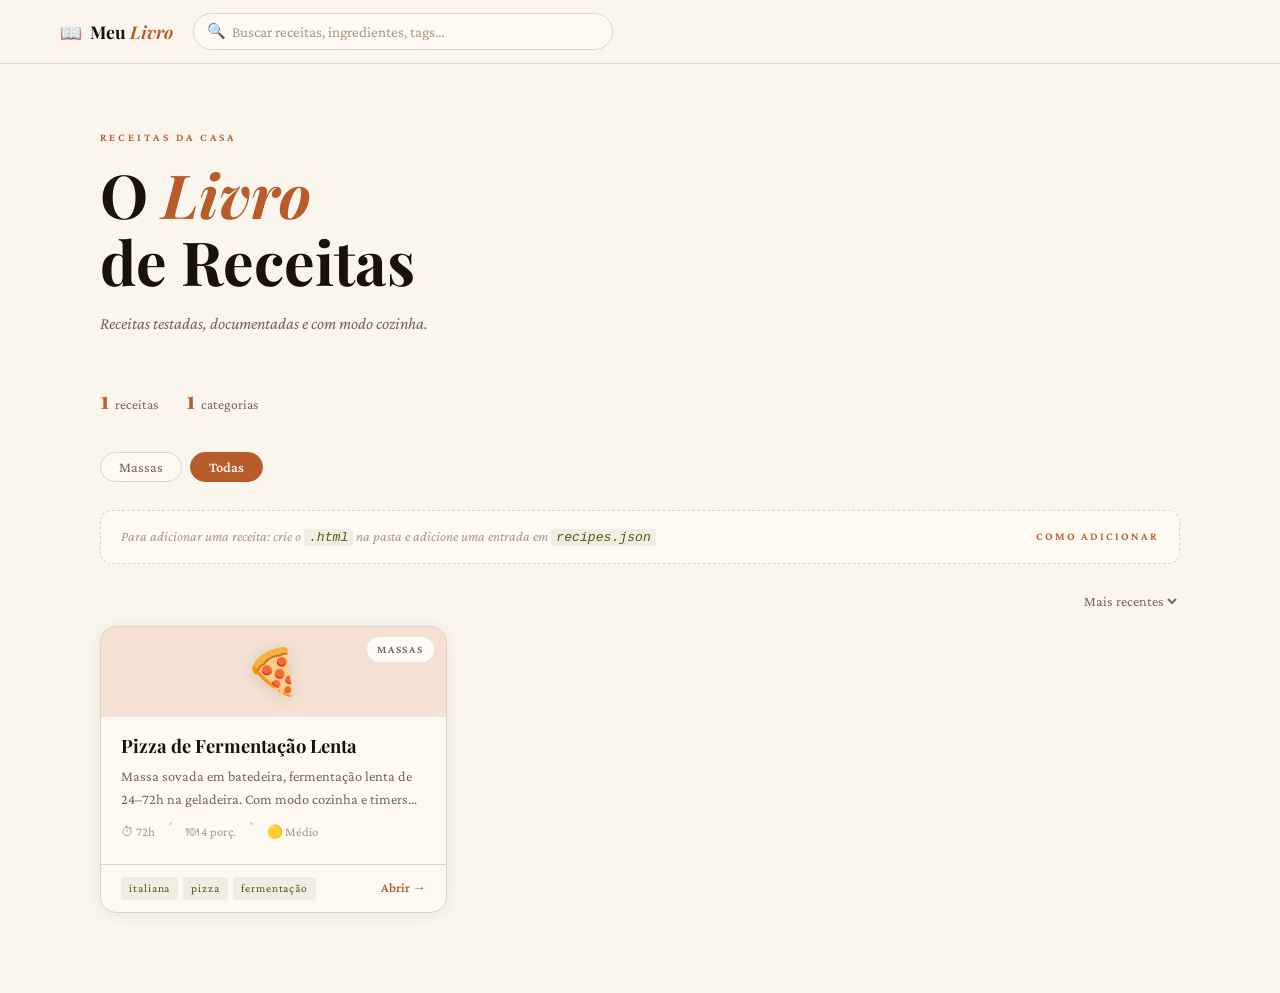
==== index.html @ 6363e900 "Primeiro commit: livro de receitas Co-Authored-By: Claude Opus 4.7 <noreply@anthropic.com>" ====
<!DOCTYPE html>
<html lang="pt-BR">
<head>
  <meta charset="UTF-8"/>
  <meta name="viewport" content="width=device-width, initial-scale=1.0"/>
  <title>Livro de Receitas</title>
  <link rel="preconnect" href="https://fonts.googleapis.com"/>
  <link href="https://fonts.googleapis.com/css2?family=Playfair+Display:ital,wght@0,400;0,600;0,700;1,400;1,600&family=Crimson+Pro:ital,wght@0,300;0,400;0,600;1,400&display=swap" rel="stylesheet"/>
  <style>
    *, *::before, *::after { box-sizing: border-box; margin: 0; padding: 0; }

    :root {
      --cream: #FAF6EE;
      --warm-white: #FFF9F3;
      --espresso: #1A110A;
      --olive: #4A5C1A;
      --terracotta: #B85C2A;
      --gold: #C4973A;
      --muted: #7A6552;
      --light-muted: #A89880;
      --divider: #E0D5C5;
      --card-shadow: 0 2px 16px rgba(26,17,10,.07);
      --card-shadow-hover: 0 8px 32px rgba(26,17,10,.13);
    }

    html { scroll-behavior: smooth; }
    body {
      background: var(--cream);
      color: var(--espresso);
      font-family: 'Crimson Pro', Georgia, serif;
      font-size: 18px;
      line-height: 1.7;
      min-height: 100vh;
    }

    /* ── TOP BAR ── */
    .topbar {
      position: sticky; top: 0; z-index: 50;
      background: rgba(250,246,238,.95);
      backdrop-filter: blur(10px);
      -webkit-backdrop-filter: blur(10px);
      border-bottom: 1px solid var(--divider);
      padding: 0 clamp(20px,5vw,60px);
      display: flex; align-items: center;
      gap: 20px; height: 64px;
    }
    .topbar-title {
      font-family: 'Playfair Display', serif;
      font-size: 1.1rem; font-weight: 700;
      color: var(--espresso); white-space: nowrap;
      display: flex; align-items: center; gap: 8px;
    }
    .topbar-title em { font-style: italic; color: var(--terracotta); }

    .search-wrap {
      flex: 1; position: relative; max-width: 420px;
    }
    .search-icon {
      position: absolute; left: 14px; top: 50%;
      transform: translateY(-50%);
      color: var(--light-muted); font-size: 15px; pointer-events: none;
    }
    .search-input {
      width: 100%; padding: 9px 14px 9px 38px;
      background: var(--warm-white);
      border: 1px solid var(--divider);
      border-radius: 100px;
      font-family: 'Crimson Pro', serif; font-size: .95rem;
      color: var(--espresso);
      outline: none; transition: border-color .15s, box-shadow .15s;
    }
    .search-input:focus { border-color: var(--terracotta); box-shadow: 0 0 0 3px rgba(184,92,42,.1); }
    .search-input::placeholder { color: var(--light-muted); }
    .search-clear {
      position: absolute; right: 12px; top: 50%; transform: translateY(-50%);
      background: none; border: none; cursor: pointer;
      color: var(--light-muted); font-size: 1rem; padding: 0 4px;
      display: none; line-height: 1;
    }
    .search-clear.visible { display: block; }

    /* ── HERO ── */
    .hero {
      padding: 64px clamp(20px,5vw,60px) 40px;
      max-width: 1200px; margin: 0 auto;
    }
    .hero-eyebrow {
      display: block; font-size: 11px; font-weight: 600;
      letter-spacing: .28em; text-transform: uppercase;
      color: var(--terracotta); margin-bottom: 14px;
    }
    .hero h1 {
      font-family: 'Playfair Display', serif;
      font-size: clamp(2.4rem,5vw,3.8rem);
      font-weight: 700; line-height: 1.1;
      color: var(--espresso); margin-bottom: 16px;
    }
    .hero h1 em { font-style: italic; color: var(--terracotta); }
    .hero-sub {
      color: var(--muted); font-size: 1.05rem;
      font-style: italic; max-width: 480px;
    }

    /* ── STATS ── */
    .stats-bar {
      display: flex; gap: 28px;
      padding: 0 clamp(20px,5vw,60px) 32px;
      max-width: 1200px; margin: 0 auto;
    }
    .stat { display: flex; align-items: baseline; gap: 6px; }
    .stat-num {
      font-family: 'Playfair Display', serif;
      font-size: 1.5rem; font-weight: 700; color: var(--terracotta);
    }
    .stat-label { font-size: .85rem; color: var(--muted); }

    /* ── CATEGORY FILTERS ── */
    .filters-wrap {
      padding: 0 clamp(20px,5vw,60px) 28px;
      max-width: 1200px; margin: 0 auto;
      overflow-x: auto; -webkit-overflow-scrolling: touch;
      scrollbar-width: none;
    }
    .filters-wrap::-webkit-scrollbar { display: none; }
    .filters {
      display: flex; gap: 8px;
      width: max-content; min-width: 100%;
    }
    .filter-btn {
      padding: 6px 18px; border-radius: 100px;
      border: 1px solid var(--divider);
      background: var(--warm-white);
      font-family: 'Crimson Pro', serif; font-size: .9rem;
      color: var(--muted); cursor: pointer;
      transition: background .15s, color .15s, border-color .15s;
      white-space: nowrap; flex-shrink: 0;
    }
    .filter-btn:hover { border-color: var(--terracotta); color: var(--terracotta); }
    .filter-btn.active {
      background: var(--terracotta); color: var(--cream);
      border-color: var(--terracotta); font-weight: 600;
    }

    /* ── GRID ── */
    .grid-wrap {
      padding: 0 clamp(20px,5vw,60px) 80px;
      max-width: 1200px; margin: 0 auto;
    }
    .recipe-grid {
      display: grid;
      grid-template-columns: repeat(auto-fill, minmax(280px,1fr));
      gap: 20px;
    }

    /* ── CARD ── */
    .card {
      background: var(--warm-white);
      border: 1px solid var(--divider);
      border-radius: 16px; overflow: hidden;
      cursor: pointer; text-decoration: none;
      display: flex; flex-direction: column;
      transition: transform .2s, box-shadow .2s;
      box-shadow: var(--card-shadow);
    }
    .card:hover { transform: translateY(-4px); box-shadow: var(--card-shadow-hover); }

    .card-accent {
      height: 90px; display: flex;
      align-items: center; justify-content: center;
      position: relative; overflow: hidden;
      flex-shrink: 0;
    }
    .card-accent-bg {
      position: absolute; inset: 0;
      opacity: .15;
    }
    .card-emoji {
      font-size: 2.8rem; position: relative; z-index: 1;
      filter: drop-shadow(0 2px 8px rgba(0,0,0,.12));
    }
    .card-category {
      position: absolute; top: 10px; right: 12px;
      font-size: .68rem; font-weight: 600; letter-spacing: .16em;
      text-transform: uppercase; padding: 3px 10px;
      border-radius: 100px; background: rgba(255,255,255,.88);
      color: var(--muted);
    }

    .card-body { padding: 18px 20px 20px; flex: 1; display: flex; flex-direction: column; gap: 8px; }
    .card-title {
      font-family: 'Playfair Display', serif;
      font-size: 1.15rem; font-weight: 700;
      color: var(--espresso); line-height: 1.2;
    }
    .card-desc {
      font-size: .9rem; color: var(--muted);
      line-height: 1.55; flex: 1;
      display: -webkit-box; -webkit-line-clamp: 2;
      -webkit-box-orient: vertical; overflow: hidden;
    }
    .card-meta {
      display: flex; gap: 14px; margin-top: 4px;
    }
    .card-meta-item {
      display: flex; align-items: center; gap: 4px;
      font-size: .8rem; color: var(--light-muted);
    }
    .card-meta-dot { width: 3px; height: 3px; border-radius: 50%; background: var(--divider); }

    .card-footer {
      display: flex; align-items: center; justify-content: space-between;
      padding: 12px 20px; border-top: 1px solid var(--divider);
    }
    .card-tags {
      display: flex; gap: 5px; flex-wrap: wrap;
    }
    .tag {
      font-size: .72rem; letter-spacing: .08em;
      padding: 2px 8px; border-radius: 4px;
      background: rgba(74,92,26,.08);
      color: var(--olive);
    }
    .card-open {
      font-size: .82rem; font-weight: 600;
      color: var(--terracotta); white-space: nowrap;
      display: flex; align-items: center; gap: 4px;
    }

    /* ── EMPTY STATE ── */
    .empty {
      display: none; flex-direction: column;
      align-items: center; justify-content: center;
      padding: 80px 20px; text-align: center; gap: 12px;
    }
    .empty.visible { display: flex; }
    .empty-icon { font-size: 3rem; opacity: .4; }
    .empty-title {
      font-family: 'Playfair Display', serif;
      font-size: 1.4rem; color: var(--muted);
    }
    .empty-sub { font-size: .95rem; color: var(--light-muted); font-style: italic; }

    /* ── SORT BAR ── */
    .sort-bar {
      display: flex; align-items: center;
      justify-content: space-between;
      padding: 0 0 16px;
    }
    .results-count { font-size: .88rem; color: var(--muted); font-style: italic; }
    .sort-select {
      font-family: 'Crimson Pro', serif; font-size: .88rem;
      color: var(--muted); background: transparent;
      border: none; cursor: pointer; outline: none;
    }

    /* ── ADD BANNER ── */
    .add-banner {
      padding: 0 clamp(20px,5vw,60px) 0;
      max-width: 1200px; margin: 0 auto 28px;
    }
    .add-banner-inner {
      display: flex; align-items: center; justify-content: space-between;
      padding: 14px 20px; background: var(--warm-white);
      border: 1px dashed var(--divider); border-radius: 12px;
      gap: 12px;
    }
    .add-hint { font-size: .88rem; color: var(--light-muted); font-style: italic; }
    .add-hint code {
      font-family: 'Courier New', monospace; font-size: .82rem;
      color: var(--olive); background: rgba(74,92,26,.08);
      padding: 1px 5px; border-radius: 3px;
    }
    .add-hint-label {
      font-size: .7rem; font-weight: 600; letter-spacing: .18em;
      text-transform: uppercase; color: var(--terracotta);
      white-space: nowrap;
    }

    /* ── LOADING ── */
    .loading {
      display: flex; align-items: center; justify-content: center;
      padding: 80px; gap: 10px;
      font-style: italic; color: var(--light-muted);
    }

    /* ── SEARCH HIGHLIGHT ── */
    mark {
      background: rgba(184,92,42,.18);
      color: var(--espresso); border-radius: 2px;
      padding: 0 1px;
    }

    @media (max-width: 600px) {
      .topbar-title { font-size: .95rem; }
      .hero { padding: 40px 20px 28px; }
      .stats-bar { padding: 0 20px 20px; gap: 18px; }
    }

    @media print {
      .topbar, .filters-wrap, .add-banner { display: none; }
    }
  </style>
</head>
<body>

<!-- TOP BAR -->
<div class="topbar">
  <div class="topbar-title">📖 <span>Meu <em>Livro</em></span></div>
  <div class="search-wrap">
    <span class="search-icon">🔍</span>
    <input
      type="search"
      class="search-input"
      id="search"
      placeholder="Buscar receitas, ingredientes, tags…"
      autocomplete="off"
      oninput="handleSearch(this.value)"
    />
    <button class="search-clear" id="search-clear" onclick="clearSearch()" title="Limpar busca">✕</button>
  </div>
</div>

<!-- HERO -->
<div class="hero">
  <span class="hero-eyebrow">Receitas da Casa</span>
  <h1>O <em>Livro</em><br>de Receitas</h1>
  <p class="hero-sub">Receitas testadas, documentadas e com modo cozinha.</p>
</div>

<!-- STATS -->
<div class="stats-bar" id="stats-bar">
  <div class="stat"><span class="stat-num" id="stat-total">—</span><span class="stat-label">receitas</span></div>
  <div class="stat"><span class="stat-num" id="stat-cats">—</span><span class="stat-label">categorias</span></div>
</div>

<!-- FILTER PILLS -->
<div class="filters-wrap">
  <div class="filters" id="filters"></div>
</div>

<!-- ADD HINT -->
<div class="add-banner">
  <div class="add-banner-inner">
    <span class="add-hint">
      Para adicionar uma receita: crie o <code>.html</code> na pasta e adicione uma entrada em <code>recipes.json</code>
    </span>
    <span class="add-hint-label">Como adicionar</span>
  </div>
</div>

<!-- GRID -->
<div class="grid-wrap">
  <div class="sort-bar">
    <span class="results-count" id="results-count"></span>
    <select class="sort-select" onchange="setSort(this.value)">
      <option value="newest">Mais recentes</option>
      <option value="alpha">A → Z</option>
      <option value="difficulty">Dificuldade</option>
    </select>
  </div>

  <div id="loading" class="loading">Carregando receitas…</div>
  <div id="recipe-grid" class="recipe-grid"></div>
  <div id="empty" class="empty">
    <div class="empty-icon">🍽</div>
    <div class="empty-title">Nenhuma receita encontrada</div>
    <div class="empty-sub">Tente outro termo ou categoria</div>
  </div>
</div>

<script>
let ALL = [];
let filtered = [];
let activeCategory = 'Todas';
let searchQuery = '';
let sortMode = 'newest';

const DIFF_ORDER = { 'Fácil':0, 'Médio':1, 'Difícil':2 };

// ── Fetch recipes ──
fetch('./recipes.json')
  .then(r => { if(!r.ok) throw new Error('recipes.json não encontrado'); return r.json(); })
  .then(data => {
    ALL = data;
    document.getElementById('loading').style.display = 'none';
    buildFilters();
    renderStats();
    applyFilters();
  })
  .catch(err => {
    document.getElementById('loading').innerHTML =
      '<span style="color:var(--muted)">⚠ ' + err.message +
      ' — abra pelo servidor (ex: Netlify Drop ou <code>python -m http.server</code>)</span>';
  });

// ── Filters ──
function buildFilters() {
  const cats = ['Todas', ...new Set(ALL.map(r => r.category).filter(Boolean))].sort((a,b) => a==='Todas'?-1:a.localeCompare(b,'pt'));
  const wrap = document.getElementById('filters');
  wrap.innerHTML = cats.map(c =>
    `<button class="filter-btn${c===activeCategory?' active':''}" onclick="setCategory('${c}')">${c}</button>`
  ).join('');
}

function setCategory(cat) {
  activeCategory = cat;
  document.querySelectorAll('.filter-btn').forEach(b => b.classList.toggle('active', b.textContent===cat));
  applyFilters();
}

// ── Search ──
function handleSearch(val) {
  searchQuery = val.trim().toLowerCase();
  document.getElementById('search-clear').classList.toggle('visible', val.length > 0);
  applyFilters();
}

function clearSearch() {
  document.getElementById('search').value = '';
  document.getElementById('search-clear').classList.remove('visible');
  searchQuery = '';
  applyFilters();
}

function matchSearch(r, q) {
  if (!q) return true;
  return (
    r.title?.toLowerCase().includes(q) ||
    r.description?.toLowerCase().includes(q) ||
    r.category?.toLowerCase().includes(q) ||
    r.tags?.some(t => t.toLowerCase().includes(q))
  );
}

function highlight(text, q) {
  if (!q || !text) return text;
  const re = new RegExp(`(${q.replace(/[.*+?^${}()|[\]\\]/g,'\\$&')})`, 'gi');
  return text.replace(re, '<mark>$1</mark>');
}

// ── Sort ──
function setSort(mode) { sortMode = mode; applyFilters(); }

function sortRecipes(arr) {
  return [...arr].sort((a,b) => {
    if (sortMode === 'alpha') return a.title.localeCompare(b.title,'pt');
    if (sortMode === 'difficulty') return (DIFF_ORDER[a.difficulty]??99) - (DIFF_ORDER[b.difficulty]??99);
    return new Date(b.added||0) - new Date(a.added||0);
  });
}

// ── Apply ──
function applyFilters() {
  filtered = ALL
    .filter(r => activeCategory === 'Todas' || r.category === activeCategory)
    .filter(r => matchSearch(r, searchQuery));
  filtered = sortRecipes(filtered);

  renderStats();
  renderCards();
}

function renderStats() {
  const cats = new Set(ALL.map(r => r.category).filter(Boolean));
  document.getElementById('stat-total').textContent = ALL.length;
  document.getElementById('stat-cats').textContent = cats.size;
  document.getElementById('results-count').textContent =
    searchQuery || activeCategory !== 'Todas'
      ? filtered.length + ' resultado' + (filtered.length !== 1 ? 's' : '')
      : '';
}

// ── Render cards ──
function renderCards() {
  const grid = document.getElementById('recipe-grid');
  const empty = document.getElementById('empty');
  empty.classList.toggle('visible', filtered.length === 0);
  grid.innerHTML = filtered.map(r => cardHTML(r)).join('');
}

function cardHTML(r) {
  const titleHL = highlight(r.title, searchQuery);
  const descHL  = highlight(r.description || '', searchQuery);
  const tags = (r.tags || []).slice(0,3).map(t =>
    `<span class="tag">${highlight(t, searchQuery)}</span>`
  ).join('');
  const accent = r.color || 'var(--terracotta)';

  return `
<a class="card" href="${r.file}" title="${r.title}">
  <div class="card-accent">
    <div class="card-accent-bg" style="background:${accent}"></div>
    <span class="card-emoji">${r.emoji || '🍽'}</span>
    ${r.category ? `<span class="card-category">${r.category}</span>` : ''}
  </div>
  <div class="card-body">
    <div class="card-title">${titleHL}</div>
    ${r.description ? `<div class="card-desc">${descHL}</div>` : ''}
    <div class="card-meta">
      ${r.time ? `<span class="card-meta-item">⏱ ${r.time}</span>` : ''}
      ${r.time && r.servings ? `<span class="card-meta-dot"></span>` : ''}
      ${r.servings ? `<span class="card-meta-item">🍽 ${r.servings} porç.</span>` : ''}
      ${(r.time || r.servings) && r.difficulty ? `<span class="card-meta-dot"></span>` : ''}
      ${r.difficulty ? `<span class="card-meta-item">${diffIcon(r.difficulty)} ${r.difficulty}</span>` : ''}
    </div>
  </div>
  <div class="card-footer">
    <div class="card-tags">${tags}</div>
    <span class="card-open">Abrir →</span>
  </div>
</a>`;
}

function diffIcon(d) {
  return d === 'Fácil' ? '🟢' : d === 'Médio' ? '🟡' : '🔴';
}
</script>
</body>
</html>
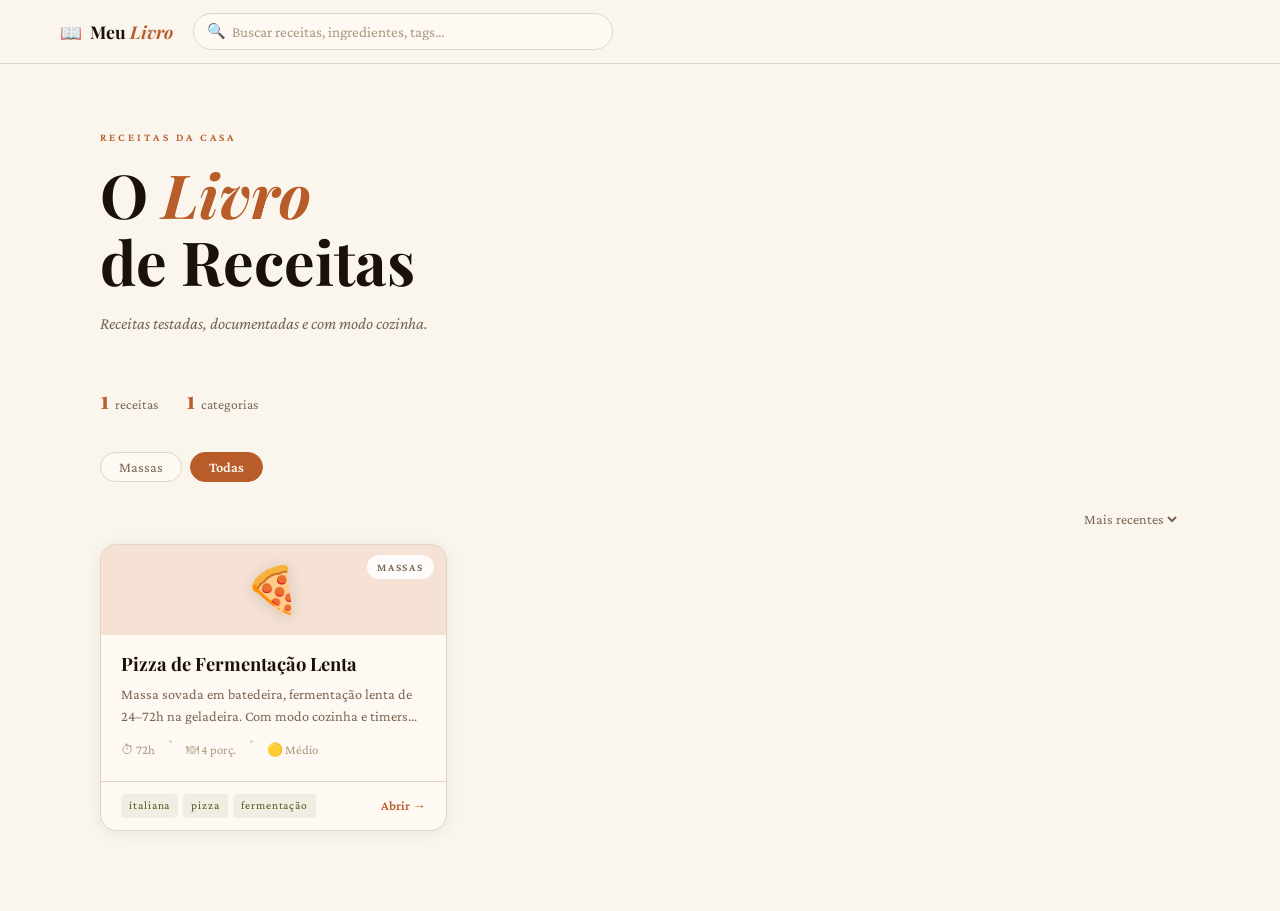
==== commit e802e406: "tutorial removido" ====
--- a/index.html
+++ b/index.html
@@ -336,16 +336,6 @@
 <!-- FILTER PILLS -->
 <div class="filters-wrap">
   <div class="filters" id="filters"></div>
-</div>
-
-<!-- ADD HINT -->
-<div class="add-banner">
-  <div class="add-banner-inner">
-    <span class="add-hint">
-      Para adicionar uma receita: crie o <code>.html</code> na pasta e adicione uma entrada em <code>recipes.json</code>
-    </span>
-    <span class="add-hint-label">Como adicionar</span>
-  </div>
 </div>
 
 <!-- GRID -->
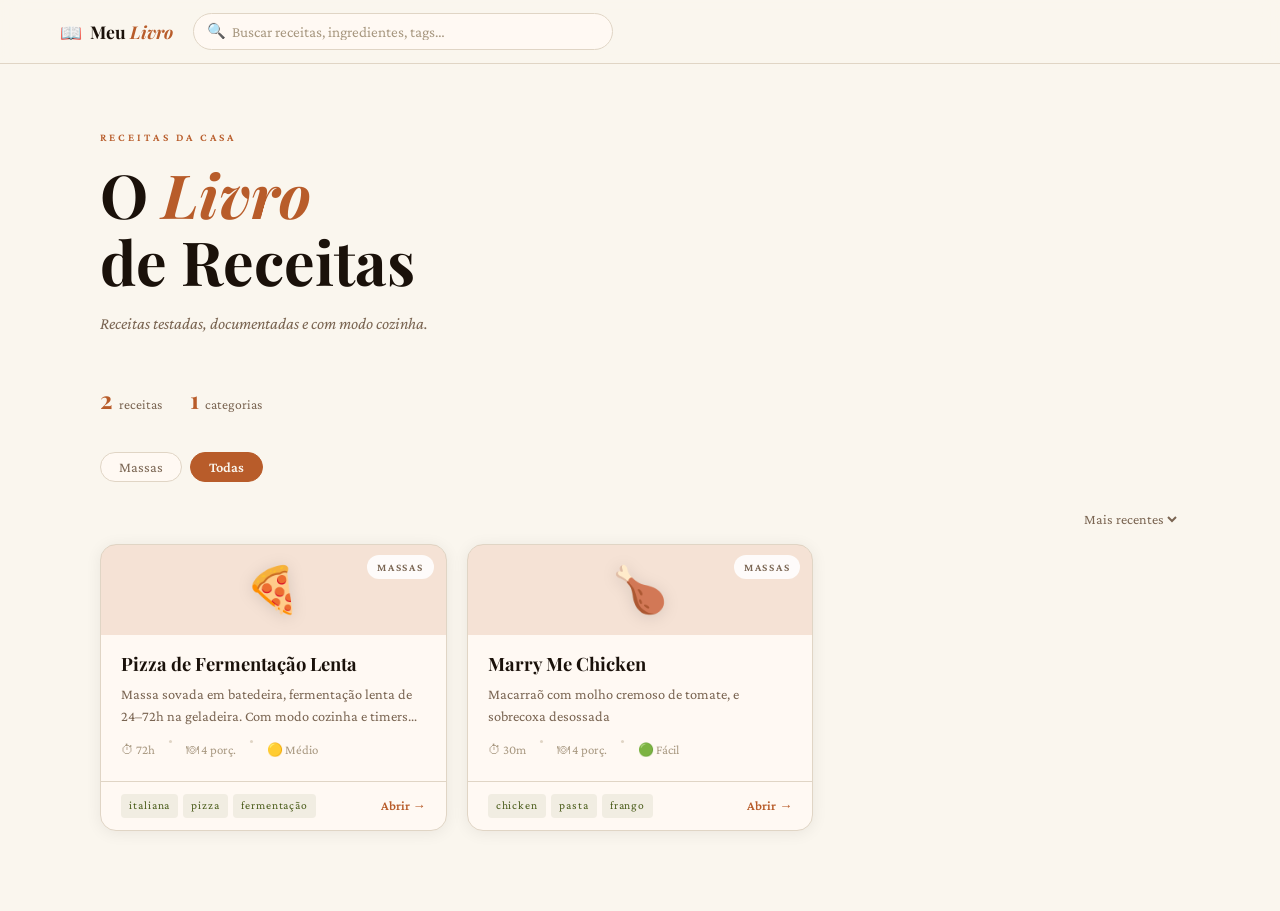
==== commit bd4081d4: "marry_me_chicken" ====
--- a/index.html
+++ b/index.html
@@ -6,300 +6,7 @@
   <title>Livro de Receitas</title>
   <link rel="preconnect" href="https://fonts.googleapis.com"/>
   <link href="https://fonts.googleapis.com/css2?family=Playfair+Display:ital,wght@0,400;0,600;0,700;1,400;1,600&family=Crimson+Pro:ital,wght@0,300;0,400;0,600;1,400&display=swap" rel="stylesheet"/>
-  <style>
-    *, *::before, *::after { box-sizing: border-box; margin: 0; padding: 0; }
-
-    :root {
-      --cream: #FAF6EE;
-      --warm-white: #FFF9F3;
-      --espresso: #1A110A;
-      --olive: #4A5C1A;
-      --terracotta: #B85C2A;
-      --gold: #C4973A;
-      --muted: #7A6552;
-      --light-muted: #A89880;
-      --divider: #E0D5C5;
-      --card-shadow: 0 2px 16px rgba(26,17,10,.07);
-      --card-shadow-hover: 0 8px 32px rgba(26,17,10,.13);
-    }
-
-    html { scroll-behavior: smooth; }
-    body {
-      background: var(--cream);
-      color: var(--espresso);
-      font-family: 'Crimson Pro', Georgia, serif;
-      font-size: 18px;
-      line-height: 1.7;
-      min-height: 100vh;
-    }
-
-    /* ── TOP BAR ── */
-    .topbar {
-      position: sticky; top: 0; z-index: 50;
-      background: rgba(250,246,238,.95);
-      backdrop-filter: blur(10px);
-      -webkit-backdrop-filter: blur(10px);
-      border-bottom: 1px solid var(--divider);
-      padding: 0 clamp(20px,5vw,60px);
-      display: flex; align-items: center;
-      gap: 20px; height: 64px;
-    }
-    .topbar-title {
-      font-family: 'Playfair Display', serif;
-      font-size: 1.1rem; font-weight: 700;
-      color: var(--espresso); white-space: nowrap;
-      display: flex; align-items: center; gap: 8px;
-    }
-    .topbar-title em { font-style: italic; color: var(--terracotta); }
-
-    .search-wrap {
-      flex: 1; position: relative; max-width: 420px;
-    }
-    .search-icon {
-      position: absolute; left: 14px; top: 50%;
-      transform: translateY(-50%);
-      color: var(--light-muted); font-size: 15px; pointer-events: none;
-    }
-    .search-input {
-      width: 100%; padding: 9px 14px 9px 38px;
-      background: var(--warm-white);
-      border: 1px solid var(--divider);
-      border-radius: 100px;
-      font-family: 'Crimson Pro', serif; font-size: .95rem;
-      color: var(--espresso);
-      outline: none; transition: border-color .15s, box-shadow .15s;
-    }
-    .search-input:focus { border-color: var(--terracotta); box-shadow: 0 0 0 3px rgba(184,92,42,.1); }
-    .search-input::placeholder { color: var(--light-muted); }
-    .search-clear {
-      position: absolute; right: 12px; top: 50%; transform: translateY(-50%);
-      background: none; border: none; cursor: pointer;
-      color: var(--light-muted); font-size: 1rem; padding: 0 4px;
-      display: none; line-height: 1;
-    }
-    .search-clear.visible { display: block; }
-
-    /* ── HERO ── */
-    .hero {
-      padding: 64px clamp(20px,5vw,60px) 40px;
-      max-width: 1200px; margin: 0 auto;
-    }
-    .hero-eyebrow {
-      display: block; font-size: 11px; font-weight: 600;
-      letter-spacing: .28em; text-transform: uppercase;
-      color: var(--terracotta); margin-bottom: 14px;
-    }
-    .hero h1 {
-      font-family: 'Playfair Display', serif;
-      font-size: clamp(2.4rem,5vw,3.8rem);
-      font-weight: 700; line-height: 1.1;
-      color: var(--espresso); margin-bottom: 16px;
-    }
-    .hero h1 em { font-style: italic; color: var(--terracotta); }
-    .hero-sub {
-      color: var(--muted); font-size: 1.05rem;
-      font-style: italic; max-width: 480px;
-    }
-
-    /* ── STATS ── */
-    .stats-bar {
-      display: flex; gap: 28px;
-      padding: 0 clamp(20px,5vw,60px) 32px;
-      max-width: 1200px; margin: 0 auto;
-    }
-    .stat { display: flex; align-items: baseline; gap: 6px; }
-    .stat-num {
-      font-family: 'Playfair Display', serif;
-      font-size: 1.5rem; font-weight: 700; color: var(--terracotta);
-    }
-    .stat-label { font-size: .85rem; color: var(--muted); }
-
-    /* ── CATEGORY FILTERS ── */
-    .filters-wrap {
-      padding: 0 clamp(20px,5vw,60px) 28px;
-      max-width: 1200px; margin: 0 auto;
-      overflow-x: auto; -webkit-overflow-scrolling: touch;
-      scrollbar-width: none;
-    }
-    .filters-wrap::-webkit-scrollbar { display: none; }
-    .filters {
-      display: flex; gap: 8px;
-      width: max-content; min-width: 100%;
-    }
-    .filter-btn {
-      padding: 6px 18px; border-radius: 100px;
-      border: 1px solid var(--divider);
-      background: var(--warm-white);
-      font-family: 'Crimson Pro', serif; font-size: .9rem;
-      color: var(--muted); cursor: pointer;
-      transition: background .15s, color .15s, border-color .15s;
-      white-space: nowrap; flex-shrink: 0;
-    }
-    .filter-btn:hover { border-color: var(--terracotta); color: var(--terracotta); }
-    .filter-btn.active {
-      background: var(--terracotta); color: var(--cream);
-      border-color: var(--terracotta); font-weight: 600;
-    }
-
-    /* ── GRID ── */
-    .grid-wrap {
-      padding: 0 clamp(20px,5vw,60px) 80px;
-      max-width: 1200px; margin: 0 auto;
-    }
-    .recipe-grid {
-      display: grid;
-      grid-template-columns: repeat(auto-fill, minmax(280px,1fr));
-      gap: 20px;
-    }
-
-    /* ── CARD ── */
-    .card {
-      background: var(--warm-white);
-      border: 1px solid var(--divider);
-      border-radius: 16px; overflow: hidden;
-      cursor: pointer; text-decoration: none;
-      display: flex; flex-direction: column;
-      transition: transform .2s, box-shadow .2s;
-      box-shadow: var(--card-shadow);
-    }
-    .card:hover { transform: translateY(-4px); box-shadow: var(--card-shadow-hover); }
-
-    .card-accent {
-      height: 90px; display: flex;
-      align-items: center; justify-content: center;
-      position: relative; overflow: hidden;
-      flex-shrink: 0;
-    }
-    .card-accent-bg {
-      position: absolute; inset: 0;
-      opacity: .15;
-    }
-    .card-emoji {
-      font-size: 2.8rem; position: relative; z-index: 1;
-      filter: drop-shadow(0 2px 8px rgba(0,0,0,.12));
-    }
-    .card-category {
-      position: absolute; top: 10px; right: 12px;
-      font-size: .68rem; font-weight: 600; letter-spacing: .16em;
-      text-transform: uppercase; padding: 3px 10px;
-      border-radius: 100px; background: rgba(255,255,255,.88);
-      color: var(--muted);
-    }
-
-    .card-body { padding: 18px 20px 20px; flex: 1; display: flex; flex-direction: column; gap: 8px; }
-    .card-title {
-      font-family: 'Playfair Display', serif;
-      font-size: 1.15rem; font-weight: 700;
-      color: var(--espresso); line-height: 1.2;
-    }
-    .card-desc {
-      font-size: .9rem; color: var(--muted);
-      line-height: 1.55; flex: 1;
-      display: -webkit-box; -webkit-line-clamp: 2;
-      -webkit-box-orient: vertical; overflow: hidden;
-    }
-    .card-meta {
-      display: flex; gap: 14px; margin-top: 4px;
-    }
-    .card-meta-item {
-      display: flex; align-items: center; gap: 4px;
-      font-size: .8rem; color: var(--light-muted);
-    }
-    .card-meta-dot { width: 3px; height: 3px; border-radius: 50%; background: var(--divider); }
-
-    .card-footer {
-      display: flex; align-items: center; justify-content: space-between;
-      padding: 12px 20px; border-top: 1px solid var(--divider);
-    }
-    .card-tags {
-      display: flex; gap: 5px; flex-wrap: wrap;
-    }
-    .tag {
-      font-size: .72rem; letter-spacing: .08em;
-      padding: 2px 8px; border-radius: 4px;
-      background: rgba(74,92,26,.08);
-      color: var(--olive);
-    }
-    .card-open {
-      font-size: .82rem; font-weight: 600;
-      color: var(--terracotta); white-space: nowrap;
-      display: flex; align-items: center; gap: 4px;
-    }
-
-    /* ── EMPTY STATE ── */
-    .empty {
-      display: none; flex-direction: column;
-      align-items: center; justify-content: center;
-      padding: 80px 20px; text-align: center; gap: 12px;
-    }
-    .empty.visible { display: flex; }
-    .empty-icon { font-size: 3rem; opacity: .4; }
-    .empty-title {
-      font-family: 'Playfair Display', serif;
-      font-size: 1.4rem; color: var(--muted);
-    }
-    .empty-sub { font-size: .95rem; color: var(--light-muted); font-style: italic; }
-
-    /* ── SORT BAR ── */
-    .sort-bar {
-      display: flex; align-items: center;
-      justify-content: space-between;
-      padding: 0 0 16px;
-    }
-    .results-count { font-size: .88rem; color: var(--muted); font-style: italic; }
-    .sort-select {
-      font-family: 'Crimson Pro', serif; font-size: .88rem;
-      color: var(--muted); background: transparent;
-      border: none; cursor: pointer; outline: none;
-    }
-
-    /* ── ADD BANNER ── */
-    .add-banner {
-      padding: 0 clamp(20px,5vw,60px) 0;
-      max-width: 1200px; margin: 0 auto 28px;
-    }
-    .add-banner-inner {
-      display: flex; align-items: center; justify-content: space-between;
-      padding: 14px 20px; background: var(--warm-white);
-      border: 1px dashed var(--divider); border-radius: 12px;
-      gap: 12px;
-    }
-    .add-hint { font-size: .88rem; color: var(--light-muted); font-style: italic; }
-    .add-hint code {
-      font-family: 'Courier New', monospace; font-size: .82rem;
-      color: var(--olive); background: rgba(74,92,26,.08);
-      padding: 1px 5px; border-radius: 3px;
-    }
-    .add-hint-label {
-      font-size: .7rem; font-weight: 600; letter-spacing: .18em;
-      text-transform: uppercase; color: var(--terracotta);
-      white-space: nowrap;
-    }
-
-    /* ── LOADING ── */
-    .loading {
-      display: flex; align-items: center; justify-content: center;
-      padding: 80px; gap: 10px;
-      font-style: italic; color: var(--light-muted);
-    }
-
-    /* ── SEARCH HIGHLIGHT ── */
-    mark {
-      background: rgba(184,92,42,.18);
-      color: var(--espresso); border-radius: 2px;
-      padding: 0 1px;
-    }
-
-    @media (max-width: 600px) {
-      .topbar-title { font-size: .95rem; }
-      .hero { padding: 40px 20px 28px; }
-      .stats-bar { padding: 0 20px 20px; gap: 18px; }
-    }
-
-    @media print {
-      .topbar, .filters-wrap, .add-banner { display: none; }
-    }
-  </style>
+  <link rel="stylesheet" href="./styles.css"/>
 </head>
 <body>
 
--- a/styles.css
+++ b/styles.css
@@ -0,0 +1,515 @@
+/* ═══════════════════════════════════════════════════════════
+   Livro de Receitas — Folha de estilo unificada
+   Usada por: index.html + páginas de receita
+   ═══════════════════════════════════════════════════════════ */
+
+/* ── RESET + ROOT ── */
+*, *::before, *::after { box-sizing: border-box; margin: 0; padding: 0; }
+
+:root {
+  --cream: #FAF6EE;
+  --warm-white: #FFF9F3;
+  --espresso: #1A110A;
+  --olive: #4A5C1A;
+  --terracotta: #B85C2A;
+  --gold: #C4973A;
+  --muted: #7A6552;
+  --light-muted: #A89880;
+  --divider: #E0D5C5;
+  --card-shadow: 0 2px 16px rgba(26,17,10,.07);
+  --card-shadow-hover: 0 8px 32px rgba(26,17,10,.13);
+}
+
+html { scroll-behavior: smooth; }
+body {
+  background: var(--cream);
+  color: var(--espresso);
+  font-family: 'Crimson Pro', Georgia, serif;
+  font-size: 18px;
+  line-height: 1.7;
+  min-height: 100vh;
+}
+
+/* ═══════════════════════════════════════════════════════════
+   INDEX (livro de receitas)
+   ═══════════════════════════════════════════════════════════ */
+
+/* ── TOP BAR ── */
+.topbar {
+  position: sticky; top: 0; z-index: 50;
+  background: rgba(250,246,238,.95);
+  backdrop-filter: blur(10px);
+  -webkit-backdrop-filter: blur(10px);
+  border-bottom: 1px solid var(--divider);
+  padding: 0 clamp(20px,5vw,60px);
+  display: flex; align-items: center;
+  gap: 20px; height: 64px;
+}
+.topbar-title {
+  font-family: 'Playfair Display', serif;
+  font-size: 1.1rem; font-weight: 700;
+  color: var(--espresso); white-space: nowrap;
+  display: flex; align-items: center; gap: 8px;
+}
+.topbar-title em { font-style: italic; color: var(--terracotta); }
+
+.search-wrap { flex: 1; position: relative; max-width: 420px; }
+.search-icon {
+  position: absolute; left: 14px; top: 50%;
+  transform: translateY(-50%);
+  color: var(--light-muted); font-size: 15px; pointer-events: none;
+}
+.search-input {
+  width: 100%; padding: 9px 14px 9px 38px;
+  background: var(--warm-white);
+  border: 1px solid var(--divider);
+  border-radius: 100px;
+  font-family: 'Crimson Pro', serif; font-size: .95rem;
+  color: var(--espresso);
+  outline: none; transition: border-color .15s, box-shadow .15s;
+}
+.search-input:focus { border-color: var(--terracotta); box-shadow: 0 0 0 3px rgba(184,92,42,.1); }
+.search-input::placeholder { color: var(--light-muted); }
+.search-clear {
+  position: absolute; right: 12px; top: 50%; transform: translateY(-50%);
+  background: none; border: none; cursor: pointer;
+  color: var(--light-muted); font-size: 1rem; padding: 0 4px;
+  display: none; line-height: 1;
+}
+.search-clear.visible { display: block; }
+
+/* ── HERO ── */
+.hero {
+  padding: 64px clamp(20px,5vw,60px) 40px;
+  max-width: 1200px; margin: 0 auto;
+}
+.hero-eyebrow {
+  display: block; font-size: 11px; font-weight: 600;
+  letter-spacing: .28em; text-transform: uppercase;
+  color: var(--terracotta); margin-bottom: 14px;
+}
+.hero h1 {
+  font-family: 'Playfair Display', serif;
+  font-size: clamp(2.4rem,5vw,3.8rem);
+  font-weight: 700; line-height: 1.1;
+  color: var(--espresso); margin-bottom: 16px;
+}
+.hero h1 em { font-style: italic; color: var(--terracotta); }
+.hero-sub {
+  color: var(--muted); font-size: 1.05rem;
+  font-style: italic; max-width: 480px;
+}
+
+/* ── STATS ── */
+.stats-bar {
+  display: flex; gap: 28px;
+  padding: 0 clamp(20px,5vw,60px) 32px;
+  max-width: 1200px; margin: 0 auto;
+}
+.stat { display: flex; align-items: baseline; gap: 6px; }
+.stat-num {
+  font-family: 'Playfair Display', serif;
+  font-size: 1.5rem; font-weight: 700; color: var(--terracotta);
+}
+.stat-label { font-size: .85rem; color: var(--muted); }
+
+/* ── CATEGORY FILTERS ── */
+.filters-wrap {
+  padding: 0 clamp(20px,5vw,60px) 28px;
+  max-width: 1200px; margin: 0 auto;
+  overflow-x: auto; -webkit-overflow-scrolling: touch;
+  scrollbar-width: none;
+}
+.filters-wrap::-webkit-scrollbar { display: none; }
+.filters { display: flex; gap: 8px; width: max-content; min-width: 100%; }
+.filter-btn {
+  padding: 6px 18px; border-radius: 100px;
+  border: 1px solid var(--divider);
+  background: var(--warm-white);
+  font-family: 'Crimson Pro', serif; font-size: .9rem;
+  color: var(--muted); cursor: pointer;
+  transition: background .15s, color .15s, border-color .15s;
+  white-space: nowrap; flex-shrink: 0;
+}
+.filter-btn:hover { border-color: var(--terracotta); color: var(--terracotta); }
+.filter-btn.active {
+  background: var(--terracotta); color: var(--cream);
+  border-color: var(--terracotta); font-weight: 600;
+}
+
+/* ── GRID ── */
+.grid-wrap {
+  padding: 0 clamp(20px,5vw,60px) 80px;
+  max-width: 1200px; margin: 0 auto;
+}
+.recipe-grid {
+  display: grid;
+  grid-template-columns: repeat(auto-fill, minmax(280px,1fr));
+  gap: 20px;
+}
+
+/* ── CARD ── */
+.card {
+  background: var(--warm-white);
+  border: 1px solid var(--divider);
+  border-radius: 16px; overflow: hidden;
+  cursor: pointer; text-decoration: none;
+  display: flex; flex-direction: column;
+  transition: transform .2s, box-shadow .2s;
+  box-shadow: var(--card-shadow);
+}
+.card:hover { transform: translateY(-4px); box-shadow: var(--card-shadow-hover); }
+
+.card-accent {
+  height: 90px; display: flex;
+  align-items: center; justify-content: center;
+  position: relative; overflow: hidden;
+  flex-shrink: 0;
+}
+.card-accent-bg { position: absolute; inset: 0; opacity: .15; }
+.card-emoji {
+  font-size: 2.8rem; position: relative; z-index: 1;
+  filter: drop-shadow(0 2px 8px rgba(0,0,0,.12));
+}
+.card-category {
+  position: absolute; top: 10px; right: 12px;
+  font-size: .68rem; font-weight: 600; letter-spacing: .16em;
+  text-transform: uppercase; padding: 3px 10px;
+  border-radius: 100px; background: rgba(255,255,255,.88);
+  color: var(--muted);
+}
+
+.card-body { padding: 18px 20px 20px; flex: 1; display: flex; flex-direction: column; gap: 8px; }
+.card-title {
+  font-family: 'Playfair Display', serif;
+  font-size: 1.15rem; font-weight: 700;
+  color: var(--espresso); line-height: 1.2;
+}
+.card-desc {
+  font-size: .9rem; color: var(--muted);
+  line-height: 1.55; flex: 1;
+  display: -webkit-box; -webkit-line-clamp: 2;
+  -webkit-box-orient: vertical; overflow: hidden;
+}
+.card-meta { display: flex; gap: 14px; margin-top: 4px; }
+.card-meta-item {
+  display: flex; align-items: center; gap: 4px;
+  font-size: .8rem; color: var(--light-muted);
+}
+.card-meta-dot { width: 3px; height: 3px; border-radius: 50%; background: var(--divider); }
+
+.card-footer {
+  display: flex; align-items: center; justify-content: space-between;
+  padding: 12px 20px; border-top: 1px solid var(--divider);
+}
+.card-tags { display: flex; gap: 5px; flex-wrap: wrap; }
+.tag {
+  font-size: .72rem; letter-spacing: .08em;
+  padding: 2px 8px; border-radius: 4px;
+  background: rgba(74,92,26,.08);
+  color: var(--olive);
+}
+.card-open {
+  font-size: .82rem; font-weight: 600;
+  color: var(--terracotta); white-space: nowrap;
+  display: flex; align-items: center; gap: 4px;
+}
+
+/* ── EMPTY STATE ── */
+.empty {
+  display: none; flex-direction: column;
+  align-items: center; justify-content: center;
+  padding: 80px 20px; text-align: center; gap: 12px;
+}
+.empty.visible { display: flex; }
+.empty-icon { font-size: 3rem; opacity: .4; }
+.empty-title {
+  font-family: 'Playfair Display', serif;
+  font-size: 1.4rem; color: var(--muted);
+}
+.empty-sub { font-size: .95rem; color: var(--light-muted); font-style: italic; }
+
+/* ── SORT BAR ── */
+.sort-bar {
+  display: flex; align-items: center;
+  justify-content: space-between;
+  padding: 0 0 16px;
+}
+.results-count { font-size: .88rem; color: var(--muted); font-style: italic; }
+.sort-select {
+  font-family: 'Crimson Pro', serif; font-size: .88rem;
+  color: var(--muted); background: transparent;
+  border: none; cursor: pointer; outline: none;
+}
+
+/* ── ADD BANNER ── */
+.add-banner {
+  padding: 0 clamp(20px,5vw,60px) 0;
+  max-width: 1200px; margin: 0 auto 28px;
+}
+.add-banner-inner {
+  display: flex; align-items: center; justify-content: space-between;
+  padding: 14px 20px; background: var(--warm-white);
+  border: 1px dashed var(--divider); border-radius: 12px;
+  gap: 12px;
+}
+.add-hint { font-size: .88rem; color: var(--light-muted); font-style: italic; }
+.add-hint code {
+  font-family: 'Courier New', monospace; font-size: .82rem;
+  color: var(--olive); background: rgba(74,92,26,.08);
+  padding: 1px 5px; border-radius: 3px;
+}
+.add-hint-label {
+  font-size: .7rem; font-weight: 600; letter-spacing: .18em;
+  text-transform: uppercase; color: var(--terracotta);
+  white-space: nowrap;
+}
+
+/* ── LOADING ── */
+.loading {
+  display: flex; align-items: center; justify-content: center;
+  padding: 80px; gap: 10px;
+  font-style: italic; color: var(--light-muted);
+}
+
+/* ── SEARCH HIGHLIGHT ── */
+mark {
+  background: rgba(184,92,42,.18);
+  color: var(--espresso); border-radius: 2px;
+  padding: 0 1px;
+}
+
+/* ═══════════════════════════════════════════════════════════
+   PÁGINAS DE RECEITA
+   ═══════════════════════════════════════════════════════════ */
+
+.recipe-container { max-width: 700px; margin: 0 auto; padding: 64px 28px 100px; }
+
+/* line-height ligeiramente maior nas páginas de receita */
+body.recipe-page { line-height: 1.75; }
+
+/* ── BACK LINK ── */
+.back-link {
+  display: inline-flex; align-items: center; gap: 6px;
+  font-size: .82rem; font-weight: 600; letter-spacing: .08em;
+  color: var(--light-muted); text-decoration: none;
+  margin-bottom: 40px;
+  transition: color .15s;
+}
+.back-link:hover { color: var(--terracotta); }
+
+/* ── COOK MODE BUTTON ── */
+.cook-btn-wrap {
+  position: fixed; bottom: 28px; left: 50%;
+  transform: translateX(-50%); z-index: 100;
+}
+.cook-btn {
+  background: var(--terracotta); color: var(--cream);
+  border: none; border-radius: 100px; padding: 14px 32px;
+  font-family: 'Crimson Pro', serif; font-size: 1rem;
+  font-weight: 600; letter-spacing: 0.06em; cursor: pointer;
+  box-shadow: 0 4px 24px rgba(184,92,42,.38);
+  transition: transform .15s, box-shadow .15s;
+}
+.cook-btn:hover { transform: translateY(-2px); box-shadow: 0 6px 28px rgba(184,92,42,.48); }
+.cook-btn:active { transform: translateY(0); }
+
+/* ── HEADER ── */
+.header { text-align: center; margin-bottom: 48px; padding-bottom: 40px; border-bottom: 1px solid var(--divider); }
+.eyebrow { display: block; font-size: 11px; font-weight: 600; letter-spacing: .28em; text-transform: uppercase; color: var(--terracotta); margin-bottom: 20px; }
+.recipe-container h1 { font-family: 'Playfair Display', serif; font-size: clamp(2.4rem,6vw,3.6rem); font-weight: 700; line-height: 1.1; margin-bottom: 20px; }
+.recipe-container h1 em { font-style: italic; color: var(--terracotta); }
+.tagline { font-style: italic; color: var(--muted); font-size: 1.05rem; max-width: 440px; margin: 0 auto; line-height: 1.5; }
+
+/* ── SERVINGS CONTROL ── */
+.servings-bar {
+  display: flex; align-items: center; justify-content: center;
+  gap: 16px; margin-bottom: 32px;
+  padding: 16px 20px; background: var(--warm-white);
+  border: 1px solid var(--divider);
+}
+.srv-label { font-size: .78rem; font-weight: 600; letter-spacing: .2em; text-transform: uppercase; color: var(--light-muted); }
+.srv-btn {
+  width: 32px; height: 32px; border-radius: 50%;
+  border: 1px solid var(--divider); background: var(--cream);
+  color: var(--terracotta); font-size: 1.2rem; line-height: 1;
+  cursor: pointer; display: flex; align-items: center; justify-content: center;
+  font-family: 'Crimson Pro', serif; font-weight: 600;
+  transition: background .15s, border-color .15s;
+  flex-shrink: 0;
+}
+.srv-btn:hover { background: var(--terracotta); color: var(--cream); border-color: var(--terracotta); }
+.srv-btn:active { opacity: .7; }
+.srv-num {
+  font-family: 'Playfair Display', serif; font-size: 1.6rem;
+  font-weight: 700; color: var(--terracotta); min-width: 28px;
+  text-align: center; line-height: 1;
+}
+.srv-sub { font-size: .88rem; color: var(--muted); font-style: italic; }
+
+/* ── META STRIP ── */
+.meta-strip { display: grid; grid-template-columns: repeat(3,1fr); border: 1px solid var(--divider); margin-bottom: 52px; overflow: hidden; }
+.meta-item { padding: 20px 12px; text-align: center; background: var(--warm-white); }
+.meta-item + .meta-item { border-left: 1px solid var(--divider); }
+.meta-label { display: block; font-size: 10px; font-weight: 600; letter-spacing: .22em; text-transform: uppercase; color: var(--light-muted); margin-bottom: 5px; }
+.meta-value { font-family: 'Playfair Display', serif; font-size: 1.25rem; font-weight: 600; color: var(--terracotta); }
+
+.recipe-container h2 { font-family: 'Playfair Display', serif; font-size: .78rem; font-weight: 600; letter-spacing: .24em; text-transform: uppercase; color: var(--olive); margin-bottom: 28px; display: flex; align-items: center; gap: 14px; }
+.recipe-container h2::after { content: ''; flex: 1; height: 1px; background: var(--divider); }
+
+/* ── INGREDIENTS ── */
+.ingredients-section { margin-bottom: 52px; }
+.ingredient-row { display: flex; align-items: baseline; padding: 11px 0; border-bottom: 1px solid var(--divider); }
+.ingredient-row:first-of-type { border-top: 1px solid var(--divider); }
+.amount {
+  font-family: 'Playfair Display', serif; font-size: 1rem;
+  font-weight: 600; color: var(--terracotta); width: 100px;
+  flex-shrink: 0; text-align: right; padding-right: 20px;
+  transition: opacity .2s;
+}
+.ing-name { font-size: 1rem; }
+.ing-note { font-size: .82rem; color: var(--light-muted); font-style: italic; display: block; }
+
+/* ── SEASONINGS BOX (marry_me_chicken) ── */
+.seasonings-box {
+  border: 1px dashed var(--divider); border-radius: 8px;
+  padding: 16px 20px; margin-top: 16px;
+  background: var(--warm-white);
+}
+.seasonings-label {
+  font-size: .72rem; font-weight: 600; letter-spacing: .2em;
+  text-transform: uppercase; color: var(--olive);
+  display: block; margin-bottom: 10px;
+}
+.seasonings-grid { display: flex; flex-wrap: wrap; gap: 6px; }
+.seasoning-tag {
+  font-size: .88rem; padding: 3px 12px;
+  border-radius: 100px; border: 1px solid var(--divider);
+  color: var(--muted); background: var(--cream);
+}
+.seasonings-hint { font-size: .82rem; color: var(--light-muted); font-style: italic; margin-top: 10px; }
+
+/* ── STEPS ── */
+.steps-section { margin-bottom: 52px; }
+.step { display: grid; grid-template-columns: 52px 1fr; gap: 18px; margin-bottom: 36px; align-items: start; }
+.step-num { font-family: 'Playfair Display', serif; font-size: 2.6rem; font-weight: 700; color: var(--divider); line-height: 1; text-align: right; padding-top: 1px; letter-spacing: -2px; }
+.step-body h3 { font-family: 'Playfair Display', serif; font-size: 1.08rem; font-weight: 600; color: var(--espresso); margin-bottom: 5px; }
+.step-body p { color: var(--muted); font-size: 1rem; line-height: 1.65; }
+.step-body strong { color: var(--espresso); font-weight: 600; }
+
+.timer-chip {
+  display: inline-flex; align-items: center; gap: 5px;
+  margin-top: 10px; padding: 5px 14px;
+  border: 1px solid var(--divider); border-radius: 100px;
+  font-size: .85rem; color: var(--muted); cursor: pointer;
+  background: var(--warm-white); font-family: 'Crimson Pro', serif;
+  transition: background .2s, color .2s, border-color .2s;
+  user-select: none;
+}
+.timer-chip:hover { background: var(--terracotta); color: var(--cream); border-color: var(--terracotta); }
+
+/* ── NOTES ── */
+.notes-section { margin-bottom: 52px; }
+.notes-box { border-left: 3px solid var(--olive); padding: 22px 24px; background: var(--warm-white); }
+.note-line { font-size: .97rem; color: var(--muted); padding: 5px 0; line-height: 1.6; }
+.note-line + .note-line { border-top: 1px solid var(--divider); margin-top: 4px; }
+.note-line strong { color: var(--espresso); }
+.note-highlight {
+  display: inline-block; background: var(--terracotta);
+  color: var(--cream); font-size: .75rem; font-weight: 600;
+  letter-spacing: .12em; padding: 1px 7px; border-radius: 3px;
+  text-transform: uppercase; vertical-align: middle; margin-right: 4px;
+}
+
+/* ── W TABLE (pizza) ── */
+.w-table { width: 100%; border-collapse: collapse; margin-top: 10px; font-size: .9rem; }
+.w-table th { font-size: .72rem; letter-spacing: .18em; text-transform: uppercase; color: var(--light-muted); font-weight: 600; padding: 6px 10px 6px 0; border-bottom: 1px solid var(--divider); text-align: left; }
+.w-table td { padding: 7px 10px 7px 0; border-bottom: 1px solid var(--divider); color: var(--muted); vertical-align: middle; }
+.w-table td:first-child { font-family: 'Playfair Display', serif; color: var(--terracotta); font-weight: 600; font-size: 1rem; }
+.w-table tr.active-w td { color: var(--espresso); }
+.w-table tr.active-w td:first-child { color: var(--olive); }
+.w-badge { display: inline-block; font-size: .7rem; font-weight: 700; letter-spacing: .05em; padding: 2px 6px; border-radius: 3px; background: #4A5C1A22; color: var(--olive); }
+
+.recipe-footer { text-align: center; padding-top: 36px; border-top: 1px solid var(--divider); color: var(--light-muted); font-size: .88rem; font-style: italic; }
+.flour-deco { color: var(--divider); font-size: 1.4rem; letter-spacing: 6px; display: block; margin-bottom: 8px; }
+
+/* ═══════════════════════════════════════════════════════════
+   MODO COZINHA (overlay fullscreen)
+   ═══════════════════════════════════════════════════════════ */
+
+#cooking-mode {
+  display: none; position: fixed; inset: 0;
+  background: #0D0804; color: var(--cream); z-index: 1000;
+  font-family: 'Crimson Pro', Georgia, serif;
+  flex-direction: column; overflow: hidden;
+}
+#cooking-mode.active { display: flex; }
+
+.cm-topbar { display: flex; align-items: center; justify-content: space-between; padding: 14px 20px; border-bottom: 1px solid #1E1209; flex-shrink: 0; }
+.cm-progress-text { font-size: .8rem; font-weight: 600; letter-spacing: .2em; text-transform: uppercase; color: #5A4535; }
+.cm-dots { display: flex; gap: 4px; align-items: center; }
+.cm-dot { width: 6px; height: 6px; border-radius: 50%; background: #1E1209; transition: background .3s, width .3s, height .3s; }
+.cm-dot.done { background: #4A5C1A; }
+.cm-dot.active { background: var(--terracotta); width: 8px; height: 8px; }
+.cm-close { background: none; border: none; color: #5A4535; font-size: 1.3rem; cursor: pointer; padding: 4px 8px; line-height: 1; transition: color .15s; }
+.cm-close:hover { color: var(--cream); }
+
+.cm-content { flex: 1; overflow-y: auto; padding: 24px 24px 12px; display: flex; flex-direction: column; gap: 10px; -webkit-overflow-scrolling: touch; }
+.cm-step-number { font-family: 'Playfair Display', serif; font-size: 4.5rem; font-weight: 700; color: #1E1209; line-height: 1; letter-spacing: -4px; }
+.cm-step-title { font-family: 'Playfair Display', serif; font-size: clamp(1.35rem,4vw,1.75rem); font-weight: 600; color: var(--cream); line-height: 1.25; }
+.cm-step-text { font-size: clamp(.98rem,2.5vw,1.12rem); color: #A89880; line-height: 1.7; }
+.cm-step-text strong { color: var(--cream); }
+
+.cm-timer-area { display: none; flex-direction: column; align-items: center; padding: 12px 24px 4px; gap: 10px; flex-shrink: 0; }
+.cm-ring-wrap { position: relative; width: 170px; height: 170px; }
+.cm-svg { width: 170px; height: 170px; transform: rotate(-90deg); }
+.ring-bg { fill: none; stroke: #1A1008; stroke-width: 9; }
+.ring-prog { fill: none; stroke: var(--terracotta); stroke-width: 9; stroke-linecap: round; stroke-dasharray: 462; stroke-dashoffset: 0; transition: stroke-dashoffset 1s linear, stroke .4s; }
+.ring-prog.done { stroke: #4A5C1A; }
+.cm-time-overlay { position: absolute; inset: 0; display: flex; flex-direction: column; align-items: center; justify-content: center; }
+.cm-time-text { font-family: 'Playfair Display', serif; font-size: 1.9rem; font-weight: 700; color: var(--cream); letter-spacing: .04em; line-height: 1; }
+.cm-time-label { font-size: .72rem; letter-spacing: .15em; text-transform: uppercase; color: #5A4535; margin-top: 4px; }
+
+.cm-timer-btns { display: flex; gap: 10px; }
+.cm-btn-primary { background: var(--terracotta); color: var(--cream); border: none; border-radius: 100px; padding: 12px 28px; font-family: 'Crimson Pro', serif; font-size: 1rem; font-weight: 600; cursor: pointer; min-width: 130px; text-align: center; transition: opacity .15s; }
+.cm-btn-primary:active { opacity: .75; }
+.cm-btn-ghost { background: #1A1008; color: #7A6552; border: 1px solid #2A1A0E; border-radius: 100px; padding: 11px 20px; font-family: 'Crimson Pro', serif; font-size: 1rem; cursor: pointer; transition: color .15s; }
+.cm-btn-ghost:active { color: var(--cream); }
+
+.cm-nav { display: grid; grid-template-columns: 1fr 1fr; gap: 10px; padding: 12px 20px 24px; border-top: 1px solid #1A1008; flex-shrink: 0; }
+.cm-nav-btn { background: #15100A; border: 1px solid #1E1209; color: #A89880; padding: 14px; border-radius: 12px; font-family: 'Crimson Pro', serif; font-size: .95rem; cursor: pointer; text-align: center; transition: background .15s; line-height: 1.3; }
+.cm-nav-btn:active { background: #201510; }
+.cm-nav-btn:disabled { opacity: .25; cursor: default; }
+.cm-nav-btn.next { background: #1E1209; color: var(--cream); font-weight: 600; }
+.cm-nav-btn.next:active { background: #2A1A0E; }
+.cm-nav-label { display: block; font-size: .68rem; letter-spacing: .15em; text-transform: uppercase; color: #3A2A1A; margin-bottom: 2px; }
+.cm-nav-btn.next .cm-nav-label { color: #5A4535; }
+
+.cm-finish { display: none; flex-direction: column; align-items: center; justify-content: center; flex: 1; padding: 40px 24px; text-align: center; gap: 16px; }
+.cm-finish.active { display: flex; }
+.cm-finish-icon { font-size: 4rem; }
+.cm-finish-title { font-family: 'Playfair Display', serif; font-size: 2rem; font-weight: 700; color: var(--cream); }
+.cm-finish-sub { color: #7A6552; font-style: italic; font-size: 1.05rem; line-height: 1.5; }
+
+/* ═══════════════════════════════════════════════════════════
+   RESPONSIVO + PRINT
+   ═══════════════════════════════════════════════════════════ */
+
+@media (max-width: 600px) {
+  .topbar-title { font-size: .95rem; }
+  .hero { padding: 40px 20px 28px; }
+  .stats-bar { padding: 0 20px 20px; gap: 18px; }
+}
+
+@media (max-width: 480px) {
+  .recipe-container { padding: 40px 20px 80px; }
+  .meta-strip { grid-template-columns: 1fr; }
+  .meta-item + .meta-item { border-left: none; border-top: 1px solid var(--divider); }
+  .amount { width: 80px; padding-right: 14px; }
+}
+
+@media print {
+  .topbar, .filters-wrap, .add-banner { display: none; }
+  .cook-btn-wrap, #cooking-mode { display: none !important; }
+  .recipe-container { padding: 16px; }
+}
